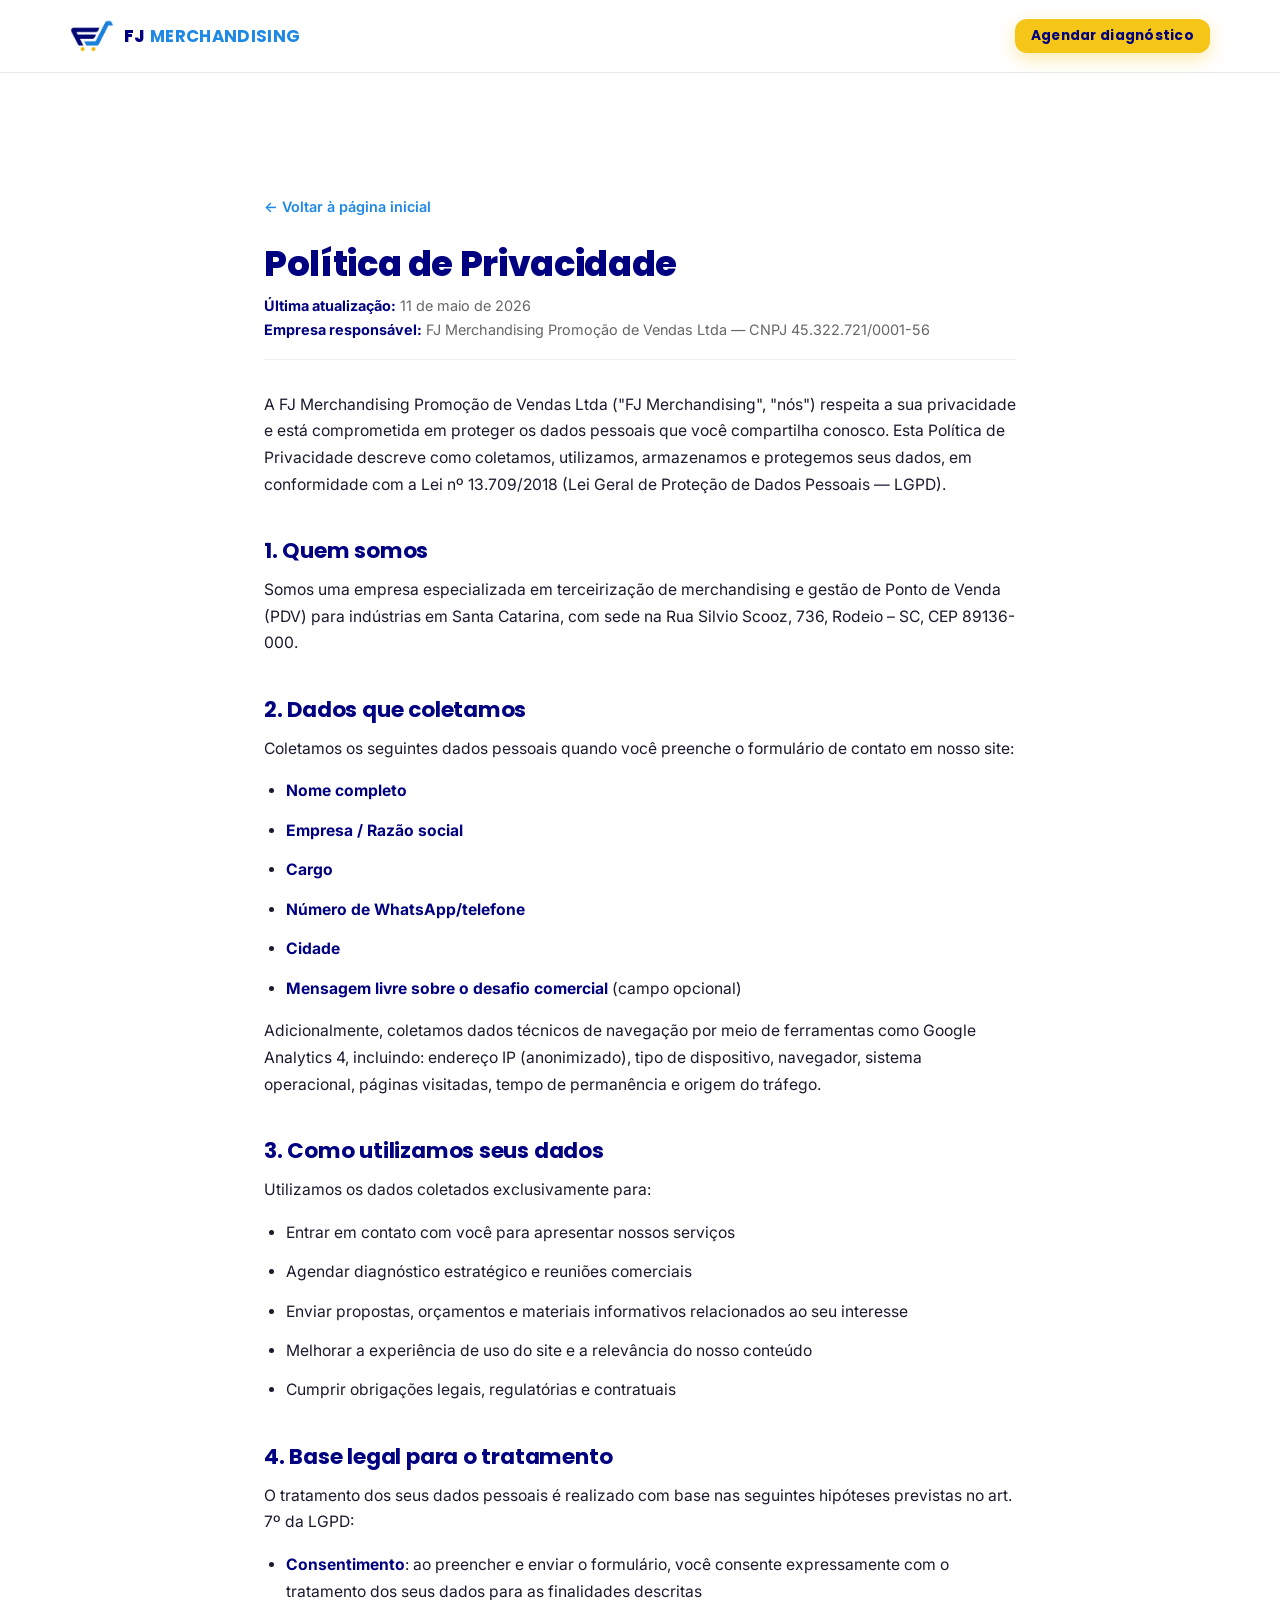
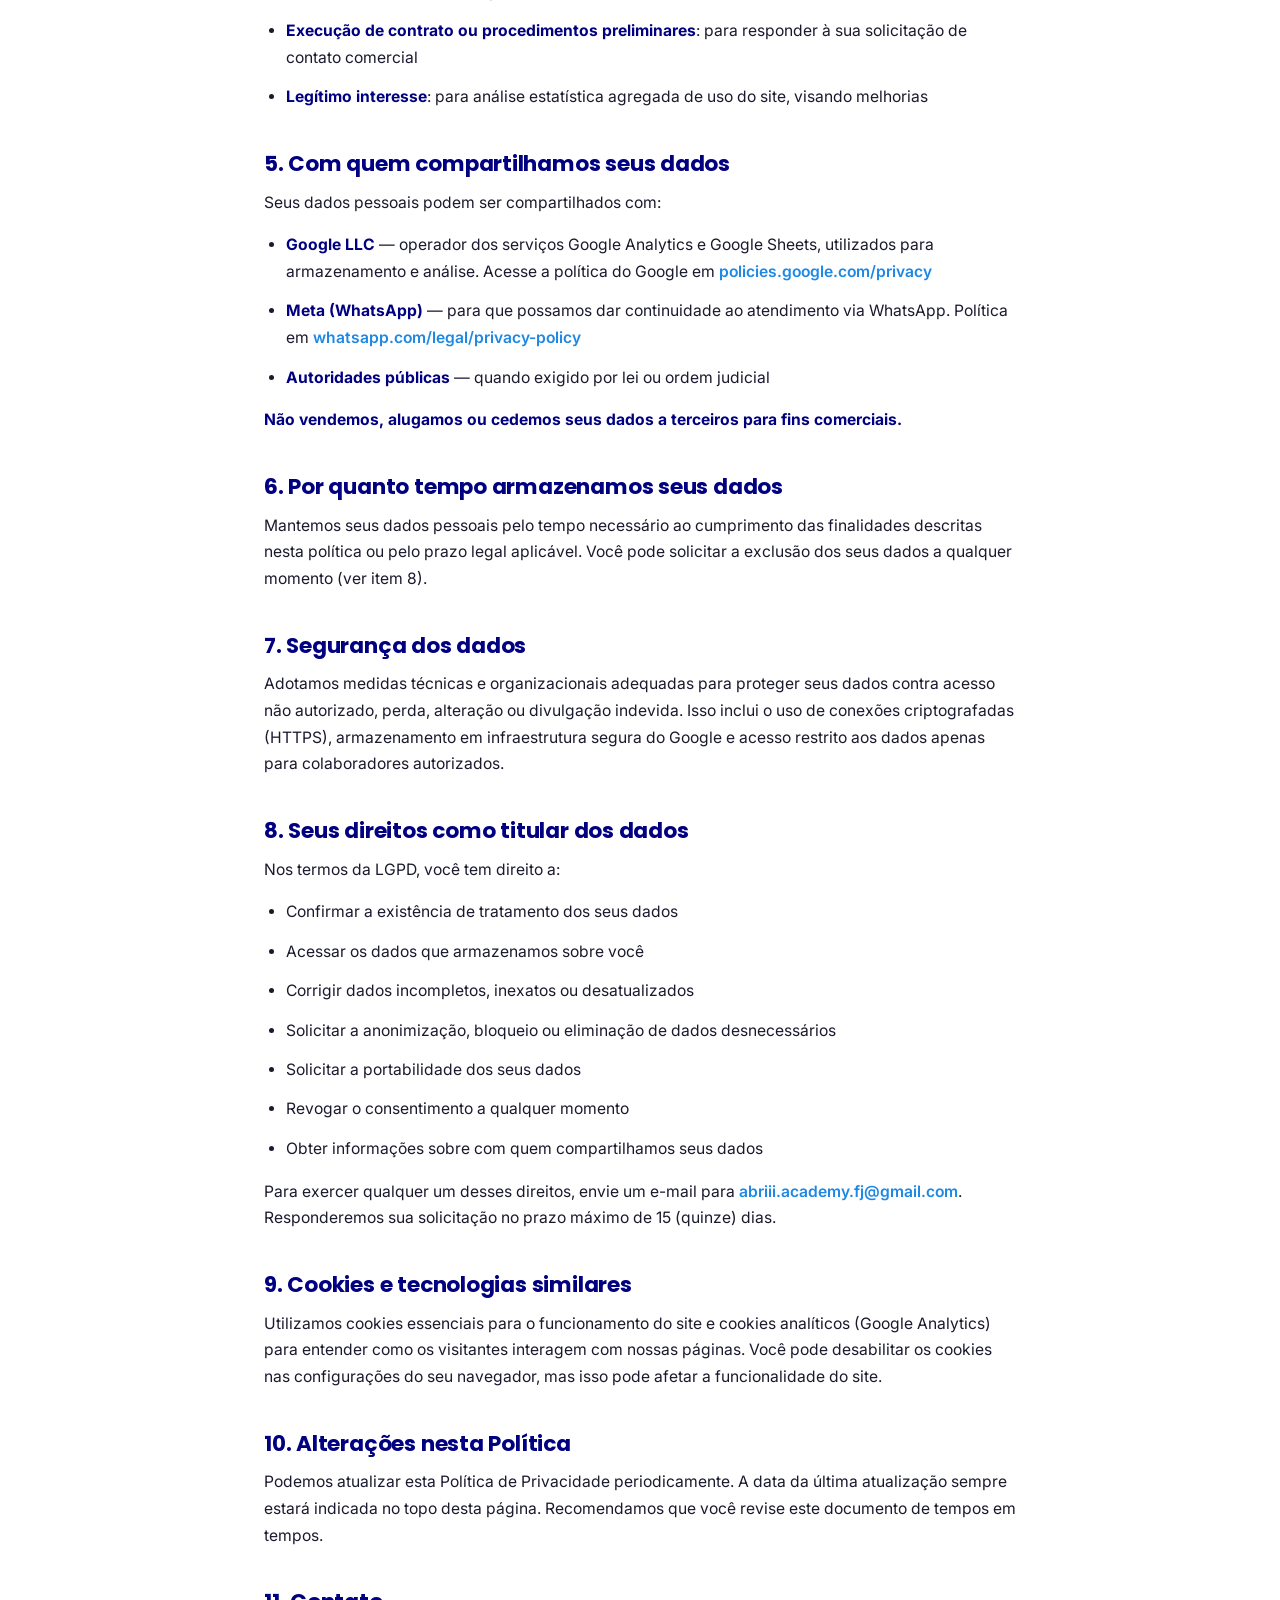
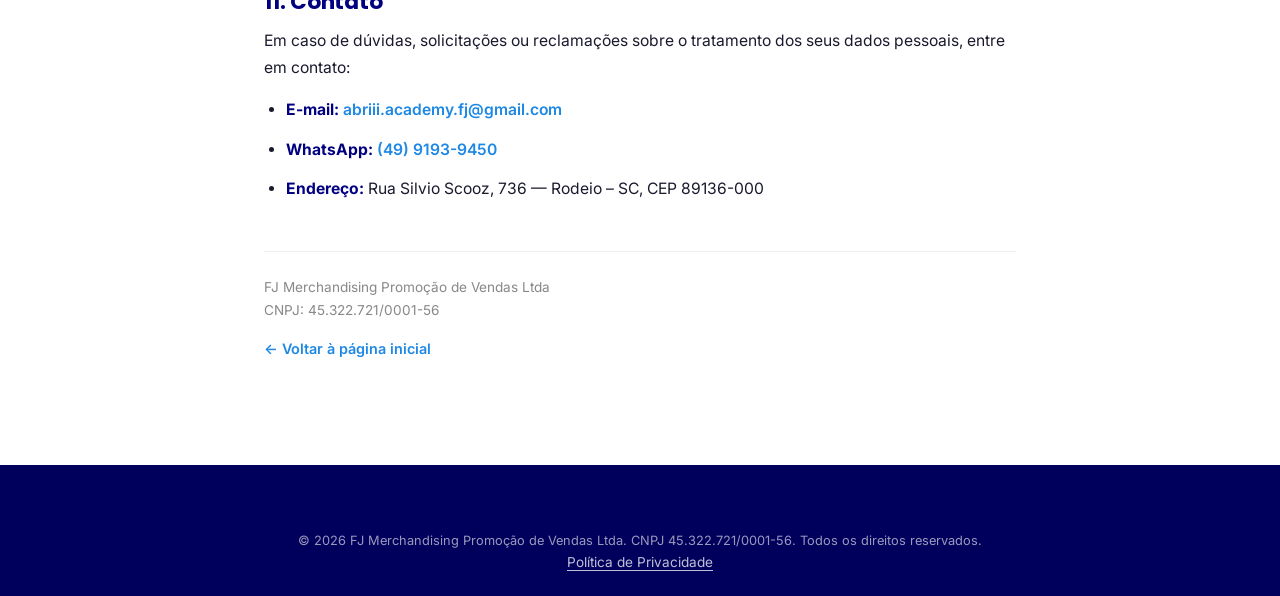
==== privacidade.html @ bd48798a "Política de Privacidade, otimizações e WhatsApp" ====
<!DOCTYPE html>
<html lang="pt-BR">
<head>
  <meta charset="UTF-8" />
  <meta name="viewport" content="width=device-width, initial-scale=1.0" />
  <meta name="theme-color" content="#000080" />

  <title>Política de Privacidade | FJ Merchandising</title>
  <meta name="description" content="Política de privacidade e tratamento de dados da FJ Merchandising Promoção de Vendas Ltda em conformidade com a Lei Geral de Proteção de Dados (LGPD)." />
  <meta name="robots" content="noindex, follow" />

  <!-- Favicons -->
  <link rel="icon" type="image/png" sizes="32x32" href="assets/favicon-32.png" />
  <link rel="apple-touch-icon" sizes="180x180" href="assets/apple-touch-icon.png" />

  <!-- Fonts -->
  <link rel="preconnect" href="https://fonts.googleapis.com" />
  <link rel="preconnect" href="https://fonts.gstatic.com" crossorigin />
  <link href="https://fonts.googleapis.com/css2?family=Inter:wght@400;500;600&family=Poppins:wght@400;600;700;800&display=swap" rel="stylesheet" />

  <link rel="stylesheet" href="css/style.css" />

  <style>
    /* Estilos específicos da página de privacidade */
    .legal-wrapper {
      max-width: 800px;
      margin: 0 auto;
      padding: 120px 24px 80px;
      font-family: 'Inter', system-ui, sans-serif;
      color: #1a1a2e;
      line-height: 1.7;
    }
    .legal-wrapper h1 {
      font-family: 'Poppins', sans-serif;
      font-size: 2.2rem;
      color: #000080;
      margin-bottom: 0.5rem;
    }
    .legal-wrapper .legal-meta {
      font-size: 0.9rem;
      color: #666;
      margin-bottom: 2rem;
      padding-bottom: 1rem;
      border-bottom: 1px solid #eee;
    }
    .legal-wrapper h2 {
      font-family: 'Poppins', sans-serif;
      font-size: 1.35rem;
      color: #000080;
      margin-top: 2.5rem;
      margin-bottom: 0.8rem;
    }
    .legal-wrapper p,
    .legal-wrapper li {
      font-size: 0.98rem;
      margin-bottom: 0.8rem;
    }
    .legal-wrapper ul {
      padding-left: 1.4rem;
      margin-bottom: 1rem;
    }
    .legal-wrapper a {
      color: #1E88E5;
      font-weight: 600;
    }
    .legal-wrapper .back-link {
      display: inline-block;
      margin-bottom: 1.5rem;
      font-size: 0.9rem;
      color: #1E88E5;
      text-decoration: none;
      font-weight: 600;
    }
    .legal-wrapper .back-link:hover { text-decoration: underline; }
    .legal-wrapper strong { color: #000080; }
  </style>
</head>
<body>

  <!-- Header simplificado -->
  <header class="site-header">
    <div class="container header-inner">
      <a href="index.html" class="logo" aria-label="FJ Merchandising - voltar à página inicial">
        <img src="assets/logo-cropped.png" alt="FJ Merchandising" class="logo-img" />
        <span class="logo-text">FJ <strong>MERCHANDISING</strong></span>
      </a>
      <a href="index.html#hero-form" class="btn btn-sm btn-yellow header-cta">Agendar diagnóstico</a>
    </div>
  </header>

  <main class="legal-wrapper">
    <a href="index.html" class="back-link">&larr; Voltar à página inicial</a>

    <h1>Política de Privacidade</h1>
    <p class="legal-meta">
      <strong>Última atualização:</strong> 11 de maio de 2026<br />
      <strong>Empresa responsável:</strong> FJ Merchandising Promoção de Vendas Ltda — CNPJ 45.322.721/0001-56
    </p>

    <p>
      A FJ Merchandising Promoção de Vendas Ltda ("FJ Merchandising", "nós") respeita a sua
      privacidade e está comprometida em proteger os dados pessoais que você compartilha
      conosco. Esta Política de Privacidade descreve como coletamos, utilizamos, armazenamos
      e protegemos seus dados, em conformidade com a Lei nº 13.709/2018 (Lei Geral de
      Proteção de Dados Pessoais — LGPD).
    </p>

    <h2>1. Quem somos</h2>
    <p>
      Somos uma empresa especializada em terceirização de merchandising e gestão de Ponto de
      Venda (PDV) para indústrias em Santa Catarina, com sede na Rua Silvio Scooz, 736,
      Rodeio – SC, CEP 89136-000.
    </p>

    <h2>2. Dados que coletamos</h2>
    <p>Coletamos os seguintes dados pessoais quando você preenche o formulário de contato em nosso site:</p>
    <ul>
      <li><strong>Nome completo</strong></li>
      <li><strong>Empresa / Razão social</strong></li>
      <li><strong>Cargo</strong></li>
      <li><strong>Número de WhatsApp/telefone</strong></li>
      <li><strong>Cidade</strong></li>
      <li><strong>Mensagem livre sobre o desafio comercial</strong> (campo opcional)</li>
    </ul>
    <p>
      Adicionalmente, coletamos dados técnicos de navegação por meio de ferramentas como
      Google Analytics 4, incluindo: endereço IP (anonimizado), tipo de dispositivo,
      navegador, sistema operacional, páginas visitadas, tempo de permanência e origem do
      tráfego.
    </p>

    <h2>3. Como utilizamos seus dados</h2>
    <p>Utilizamos os dados coletados exclusivamente para:</p>
    <ul>
      <li>Entrar em contato com você para apresentar nossos serviços</li>
      <li>Agendar diagnóstico estratégico e reuniões comerciais</li>
      <li>Enviar propostas, orçamentos e materiais informativos relacionados ao seu interesse</li>
      <li>Melhorar a experiência de uso do site e a relevância do nosso conteúdo</li>
      <li>Cumprir obrigações legais, regulatórias e contratuais</li>
    </ul>

    <h2>4. Base legal para o tratamento</h2>
    <p>
      O tratamento dos seus dados pessoais é realizado com base nas seguintes hipóteses
      previstas no art. 7º da LGPD:
    </p>
    <ul>
      <li><strong>Consentimento</strong>: ao preencher e enviar o formulário, você consente expressamente com o tratamento dos seus dados para as finalidades descritas</li>
      <li><strong>Execução de contrato ou procedimentos preliminares</strong>: para responder à sua solicitação de contato comercial</li>
      <li><strong>Legítimo interesse</strong>: para análise estatística agregada de uso do site, visando melhorias</li>
    </ul>

    <h2>5. Com quem compartilhamos seus dados</h2>
    <p>Seus dados pessoais podem ser compartilhados com:</p>
    <ul>
      <li><strong>Google LLC</strong> — operador dos serviços Google Analytics e Google Sheets, utilizados para armazenamento e análise. Acesse a política do Google em <a href="https://policies.google.com/privacy" target="_blank" rel="noopener">policies.google.com/privacy</a></li>
      <li><strong>Meta (WhatsApp)</strong> — para que possamos dar continuidade ao atendimento via WhatsApp. Política em <a href="https://www.whatsapp.com/legal/privacy-policy" target="_blank" rel="noopener">whatsapp.com/legal/privacy-policy</a></li>
      <li><strong>Autoridades públicas</strong> — quando exigido por lei ou ordem judicial</li>
    </ul>
    <p>
      <strong>Não vendemos, alugamos ou cedemos seus dados a terceiros para fins comerciais.</strong>
    </p>

    <h2>6. Por quanto tempo armazenamos seus dados</h2>
    <p>
      Mantemos seus dados pessoais pelo tempo necessário ao cumprimento das finalidades
      descritas nesta política ou pelo prazo legal aplicável. Você pode solicitar a exclusão
      dos seus dados a qualquer momento (ver item 8).
    </p>

    <h2>7. Segurança dos dados</h2>
    <p>
      Adotamos medidas técnicas e organizacionais adequadas para proteger seus dados contra
      acesso não autorizado, perda, alteração ou divulgação indevida. Isso inclui o uso de
      conexões criptografadas (HTTPS), armazenamento em infraestrutura segura do Google e
      acesso restrito aos dados apenas para colaboradores autorizados.
    </p>

    <h2>8. Seus direitos como titular dos dados</h2>
    <p>Nos termos da LGPD, você tem direito a:</p>
    <ul>
      <li>Confirmar a existência de tratamento dos seus dados</li>
      <li>Acessar os dados que armazenamos sobre você</li>
      <li>Corrigir dados incompletos, inexatos ou desatualizados</li>
      <li>Solicitar a anonimização, bloqueio ou eliminação de dados desnecessários</li>
      <li>Solicitar a portabilidade dos seus dados</li>
      <li>Revogar o consentimento a qualquer momento</li>
      <li>Obter informações sobre com quem compartilhamos seus dados</li>
    </ul>
    <p>
      Para exercer qualquer um desses direitos, envie um e-mail para
      <a href="mailto:abriii.academy.fj@gmail.com">abriii.academy.fj@gmail.com</a>.
      Responderemos sua solicitação no prazo máximo de 15 (quinze) dias.
    </p>

    <h2>9. Cookies e tecnologias similares</h2>
    <p>
      Utilizamos cookies essenciais para o funcionamento do site e cookies analíticos
      (Google Analytics) para entender como os visitantes interagem com nossas páginas.
      Você pode desabilitar os cookies nas configurações do seu navegador, mas isso pode
      afetar a funcionalidade do site.
    </p>

    <h2>10. Alterações nesta Política</h2>
    <p>
      Podemos atualizar esta Política de Privacidade periodicamente. A data da última
      atualização sempre estará indicada no topo desta página. Recomendamos que você
      revise este documento de tempos em tempos.
    </p>

    <h2>11. Contato</h2>
    <p>
      Em caso de dúvidas, solicitações ou reclamações sobre o tratamento dos seus dados
      pessoais, entre em contato:
    </p>
    <ul>
      <li><strong>E-mail:</strong> <a href="mailto:abriii.academy.fj@gmail.com">abriii.academy.fj@gmail.com</a></li>
      <li><strong>WhatsApp:</strong> <a href="https://wa.me/554991939450" target="_blank" rel="noopener">(49) 9193-9450</a></li>
      <li><strong>Endereço:</strong> Rua Silvio Scooz, 736 — Rodeio – SC, CEP 89136-000</li>
    </ul>

    <p style="margin-top: 3rem; padding-top: 1.5rem; border-top: 1px solid #eee; font-size: 0.85rem; color: #888;">
      FJ Merchandising Promoção de Vendas Ltda<br />
      CNPJ: 45.322.721/0001-56
    </p>

    <a href="index.html" class="back-link">&larr; Voltar à página inicial</a>
  </main>

  <!-- Footer simplificado -->
  <footer class="site-footer">
    <div class="container">
      <div class="footer-bottom">
        <p>© 2026 FJ Merchandising Promoção de Vendas Ltda. CNPJ 45.322.721/0001-56. Todos os direitos reservados.</p>
        <p class="footer-links">
          <a href="privacidade.html">Política de Privacidade</a>
        </p>
      </div>
    </div>
  </footer>

</body>
</html>
---- css/style.css ----
/* ===========================================================
   FJ MERCHANDISING — Landing Page
   Mobile-first, organizada em blocos por seção
   =========================================================== */

/* -----------------------------------------------------------
   1. VARIÁVEIS, RESET, BASE
   ----------------------------------------------------------- */
:root {
  /* Paleta da marca */
  --navy: #000080;
  --navy-deep: #00005c;
  --royal: #1E88E5;
  --yellow: #F5C518;
  --yellow-dark: #d9ac0c;
  --orange: #F08C1E;
  --brown: #4A2106;

  /* Neutros */
  --white: #ffffff;
  --gray-50: #F4F4F4;
  --gray-100: #e9e9ee;
  --gray-300: #c5c5cc;
  --gray-500: #8a8a93;
  --gray-800: #2A2A2A;
  --black: #0d0d0f;

  /* Tipografia */
  --ff-display: 'Poppins', system-ui, -apple-system, sans-serif;
  --ff-body: 'Inter', system-ui, -apple-system, sans-serif;

  /* Espaçamentos / raios */
  --radius-sm: 8px;
  --radius-md: 12px;
  --radius-lg: 16px;

  /* Sombras */
  --shadow-sm: 0 1px 2px rgba(0,0,0,0.06), 0 1px 3px rgba(0,0,0,0.08);
  --shadow-md: 0 4px 12px rgba(0,0,0,0.08), 0 2px 4px rgba(0,0,0,0.04);
  --shadow-lg: 0 16px 40px rgba(0,0,0,0.12), 0 6px 16px rgba(0,0,0,0.08);

  /* Container */
  --container-max: 1180px;
  --section-pad-y: 64px;
}

*, *::before, *::after { box-sizing: border-box; }

html {
  scroll-behavior: smooth;
  -webkit-text-size-adjust: 100%;
}

body {
  margin: 0;
  font-family: var(--ff-body);
  font-size: 16px;
  line-height: 1.6;
  color: var(--gray-800);
  background: var(--white);
  -webkit-font-smoothing: antialiased;
  -moz-osx-font-smoothing: grayscale;
}

h1, h2, h3, h4 {
  font-family: var(--ff-display);
  color: var(--navy);
  line-height: 1.2;
  margin: 0 0 .6em;
  letter-spacing: -0.01em;
}

h1 { font-size: 2rem;   font-weight: 800; }
h2 { font-size: 1.6rem; font-weight: 700; }
h3 { font-size: 1.15rem; font-weight: 700; }
h4 { font-size: 1rem;    font-weight: 600; }

p { margin: 0 0 1em; }

a {
  color: var(--royal);
  text-decoration: none;
  transition: color .2s ease;
}
a:hover { color: var(--navy); }

img { max-width: 100%; display: block; }

button { font-family: inherit; cursor: pointer; }

.container {
  width: 100%;
  max-width: var(--container-max);
  margin: 0 auto;
  padding: 0 20px;
}

/* Utilities */
.nowrap { white-space: nowrap; }

/* -----------------------------------------------------------
   2. BOTÕES UTILITÁRIOS
   ----------------------------------------------------------- */
.btn {
  display: inline-flex;
  align-items: center;
  justify-content: center;
  gap: 8px;
  padding: 14px 22px;
  border: 0;
  border-radius: var(--radius-md);
  font-family: var(--ff-display);
  font-weight: 700;
  font-size: .95rem;
  letter-spacing: .02em;
  text-decoration: none;
  cursor: pointer;
  transition: transform .15s ease, box-shadow .2s ease, background .2s ease;
  line-height: 1.1;
}

.btn:hover { transform: translateY(-2px); }
.btn:active { transform: translateY(0); }

.btn-yellow {
  background: var(--yellow);
  color: var(--navy);
  box-shadow: 0 6px 18px rgba(245, 197, 24, 0.35);
}
.btn-yellow:hover {
  background: var(--yellow-dark);
  color: var(--navy);
  box-shadow: 0 10px 24px rgba(245, 197, 24, 0.45);
}

.btn-sm { padding: 10px 16px; font-size: .85rem; }
.btn-lg { padding: 18px 30px; font-size: 1.05rem; }
.btn-block { width: 100%; }

/* -----------------------------------------------------------
   3. HEADER
   ----------------------------------------------------------- */
.site-header {
  position: sticky;
  top: 0;
  z-index: 50;
  background: rgba(255,255,255,0.92);
  backdrop-filter: saturate(180%) blur(10px);
  -webkit-backdrop-filter: saturate(180%) blur(10px);
  border-bottom: 1px solid var(--gray-100);
}

.header-inner {
  display: flex;
  align-items: center;
  justify-content: space-between;
  height: 72px;
}

.logo {
  display: inline-flex;
  align-items: center;
  gap: 10px;
  font-family: var(--ff-display);
  font-weight: 800;
  font-size: 1.05rem;
  letter-spacing: .02em;
  color: var(--navy);
  text-decoration: none;
}
.logo .logo-img {
  width: 44px;
  height: 44px;
  object-fit: contain;
  flex-shrink: 0;
}
.logo .logo-text { line-height: 1; color: var(--navy); }
.logo .logo-text strong { color: var(--royal); font-weight: 700; margin-left: 2px; }

/* Versão clara (footer) — logo dentro de quadrado branco */
.logo--light {
  color: var(--white);
}
.logo--light .logo-img {
  background: var(--white);
  border-radius: var(--radius-sm);
  padding: 4px;
  width: 44px;
  height: 44px;
}
.logo--light .logo-text { color: var(--white); }
.logo--light .logo-text strong { color: var(--yellow); }

.header-cta { display: none; }

/* -----------------------------------------------------------
   4. HERO
   ----------------------------------------------------------- */
.hero {
  position: relative;
  background: var(--navy);
  color: var(--white);
  padding: 56px 0 64px;
  overflow: hidden;
}

/* Textura sutil em pattern */
.hero::before {
  content: "";
  position: absolute;
  inset: 0;
  background-image:
    radial-gradient(circle at 20% 10%, rgba(30, 136, 229, 0.25) 0%, transparent 40%),
    radial-gradient(circle at 90% 80%, rgba(245, 197, 24, 0.12) 0%, transparent 35%);
  pointer-events: none;
  z-index: 0;
}
.hero::after {
  content: "";
  position: absolute;
  inset: 0;
  background-image: linear-gradient(rgba(255,255,255,0.025) 1px, transparent 1px),
                    linear-gradient(90deg, rgba(255,255,255,0.025) 1px, transparent 1px);
  background-size: 36px 36px;
  pointer-events: none;
  z-index: 0;
}

.hero-grid {
  position: relative;
  z-index: 1;
  display: grid;
  grid-template-columns: 1fr;
  gap: 40px;
}

.hero-text .tag {
  display: inline-block;
  font-family: var(--ff-display);
  font-weight: 700;
  font-size: .72rem;
  letter-spacing: .12em;
  color: var(--yellow);
  background: rgba(245, 197, 24, 0.1);
  border: 1px solid rgba(245, 197, 24, 0.35);
  padding: 6px 12px;
  border-radius: 999px;
  margin-bottom: 18px;
}

.hero h1 {
  color: var(--white);
  font-size: 2.1rem;
  font-weight: 800;
  margin-bottom: 18px;
}

.hero .lead {
  font-size: 1.05rem;
  color: rgba(255,255,255,0.86);
  max-width: 540px;
  margin-bottom: 28px;
}

.hero-bullets {
  list-style: none;
  padding: 0;
  margin: 0;
  display: grid;
  gap: 12px;
}
.hero-bullets li {
  display: flex;
  align-items: flex-start;
  gap: 10px;
  color: rgba(255,255,255,0.92);
  font-weight: 500;
}
.hero-bullets .ico {
  width: 20px; height: 20px;
  color: var(--yellow);
  flex-shrink: 0;
  margin-top: 2px;
}

/* Card do formulário */
.hero-form-wrap { width: 100%; }

.form-card {
  background: var(--white);
  color: var(--gray-800);
  border-radius: var(--radius-lg);
  padding: 28px 24px;
  box-shadow: var(--shadow-lg);
  border: 1px solid rgba(255,255,255,0.1);
}

.form-title { font-size: 1.35rem; margin-bottom: 6px; }
.form-sub {
  color: var(--gray-500);
  font-size: .92rem;
  margin-bottom: 20px;
}

.filter-fieldset {
  border: 0;
  padding: 0;
  margin: 0 0 20px;
}
.filter-fieldset legend {
  font-family: var(--ff-display);
  font-weight: 600;
  color: var(--navy);
  margin-bottom: 10px;
  padding: 0;
  font-size: .95rem;
}

.radio-option {
  display: flex;
  align-items: flex-start;
  gap: 10px;
  padding: 12px 14px;
  border: 1.5px solid var(--gray-100);
  border-radius: var(--radius-sm);
  margin-bottom: 8px;
  cursor: pointer;
  transition: border-color .15s ease, background .15s ease;
  font-size: .92rem;
}
.radio-option:hover { border-color: var(--royal); }
.radio-option input { margin-top: 3px; accent-color: var(--navy); }
.radio-option input:checked ~ span { color: var(--navy); font-weight: 600; }
.radio-option:has(input:checked) {
  border-color: var(--navy);
  background: rgba(0,0,128,0.04);
}

.field {
  margin-bottom: 14px;
}
.field label {
  display: block;
  font-family: var(--ff-display);
  font-weight: 600;
  font-size: .85rem;
  color: var(--navy);
  margin-bottom: 6px;
}
.field label .optional {
  font-weight: 400;
  color: var(--gray-500);
}

.field input,
.field textarea {
  width: 100%;
  padding: 11px 13px;
  border: 1.5px solid var(--gray-100);
  border-radius: var(--radius-sm);
  font-family: var(--ff-body);
  font-size: .95rem;
  color: var(--gray-800);
  background: var(--white);
  transition: border-color .15s ease, box-shadow .15s ease;
}
.field input:focus,
.field textarea:focus {
  outline: 0;
  border-color: var(--royal);
  box-shadow: 0 0 0 3px rgba(30, 136, 229, 0.18);
}
.field textarea { resize: vertical; min-height: 70px; }

.field input.invalid,
.field textarea.invalid {
  border-color: #d33;
  background: #fff5f5;
}

.char-count {
  display: block;
  text-align: right;
  color: var(--gray-500);
  font-size: .75rem;
  margin-top: 3px;
}

.form-foot {
  margin: 12px 0 0;
  font-size: .78rem;
  color: var(--gray-500);
  text-align: center;
}

.candidato-msg {
  background: rgba(30, 136, 229, 0.08);
  border-left: 4px solid var(--royal);
  padding: 18px;
  border-radius: var(--radius-sm);
  margin-top: 6px;
}
.candidato-msg p { margin: 0 0 14px; color: var(--gray-800); }

/* -----------------------------------------------------------
   5. AUTHORITY (números)
   ----------------------------------------------------------- */
.authority {
  background: var(--white);
  padding: var(--section-pad-y) 0;
}
.numbers-grid {
  display: grid;
  grid-template-columns: repeat(2, 1fr);
  gap: 32px 16px;
  text-align: center;
}
.num-item { padding: 12px 8px; }
.num {
  font-family: var(--ff-display);
  font-weight: 800;
  font-size: 3rem;
  color: var(--yellow);
  line-height: 1;
  margin-bottom: 8px;
  letter-spacing: -.02em;
  /* leve sombra para dar peso visual */
  text-shadow: 0 2px 0 rgba(0,0,0,0.02);
}
.num-item p {
  color: var(--gray-800);
  font-weight: 500;
  font-size: .9rem;
  margin: 0;
}

/* -----------------------------------------------------------
   6. PROBLEMA
   ----------------------------------------------------------- */
.problem {
  background: var(--gray-50);
  padding: var(--section-pad-y) 0;
}
.section-head {
  text-align: center;
  max-width: 720px;
  margin: 0 auto 40px;
}
.section-head h2 { font-size: 1.8rem; }
.section-head p { color: var(--gray-800); opacity: .82; font-size: 1rem; }
.section-head--light h2,
.section-head--light p { color: var(--white); }
.section-head .hl { color: var(--yellow); }

.cards-3 {
  display: grid;
  grid-template-columns: 1fr;
  gap: 18px;
}
.card {
  background: var(--white);
  border-radius: var(--radius-md);
  padding: 26px 22px;
  box-shadow: var(--shadow-md);
  border: 1px solid var(--gray-100);
  transition: transform .2s ease, box-shadow .25s ease;
}
.card:hover {
  transform: translateY(-4px);
  box-shadow: var(--shadow-lg);
}
.card-ico {
  width: 48px;
  height: 48px;
  border-radius: var(--radius-sm);
  background: rgba(30, 136, 229, 0.1);
  color: var(--royal);
  display: inline-flex;
  align-items: center;
  justify-content: center;
  margin-bottom: 16px;
}
.card-ico svg { width: 24px; height: 24px; }
.card h3 { font-size: 1.1rem; margin-bottom: 8px; }
.card p { color: var(--gray-800); opacity: .85; margin: 0; font-size: .95rem; }

/* -----------------------------------------------------------
   7. MÉTODO FJ
   ----------------------------------------------------------- */
.method {
  background: var(--navy);
  color: var(--white);
  padding: var(--section-pad-y) 0;
  position: relative;
  overflow: hidden;
}
.method::before {
  content: "";
  position: absolute;
  inset: 0;
  background-image: linear-gradient(rgba(255,255,255,0.025) 1px, transparent 1px),
                    linear-gradient(90deg, rgba(255,255,255,0.025) 1px, transparent 1px);
  background-size: 36px 36px;
  pointer-events: none;
}
.method > .container { position: relative; z-index: 1; }

.steps {
  list-style: none;
  padding: 0;
  margin: 0;
  display: grid;
  grid-template-columns: 1fr;
  gap: 18px;
}
.step {
  background: rgba(255,255,255,0.04);
  border: 1px solid rgba(255,255,255,0.08);
  border-radius: var(--radius-md);
  padding: 24px;
  position: relative;
  transition: border-color .25s ease, background .25s ease;
}
.step:hover {
  border-color: rgba(245,197,24,0.5);
  background: rgba(255,255,255,0.06);
}
.step-num {
  font-family: var(--ff-display);
  font-weight: 800;
  font-size: 1.4rem;
  color: var(--yellow);
  letter-spacing: .04em;
  display: inline-block;
  margin-bottom: 8px;
}
.step h3 {
  color: var(--white);
  font-size: 1.15rem;
  margin-bottom: 8px;
}
.step p {
  color: rgba(255,255,255,0.78);
  margin: 0;
  font-size: .95rem;
}

/* -----------------------------------------------------------
   8. SC IMPORTA
   ----------------------------------------------------------- */
.sc-matters {
  background: var(--white);
  padding: var(--section-pad-y) 0;
}
.sc-grid {
  display: grid;
  grid-template-columns: 1fr;
  gap: 32px;
  align-items: center;
}
.sc-text h2 { font-size: 1.7rem; }
.sc-text p { font-size: 1rem; color: var(--gray-800); opacity: .9; }

.cities {
  display: flex;
  flex-wrap: wrap;
  gap: 8px;
  margin-top: 22px;
}
.cities span {
  background: var(--gray-50);
  color: var(--navy);
  padding: 7px 12px;
  border-radius: 999px;
  font-size: .82rem;
  font-weight: 600;
  font-family: var(--ff-display);
  border: 1px solid var(--gray-100);
}
.cities .cities-extra {
  background: var(--navy);
  color: var(--yellow);
  border-color: var(--navy);
}

.sc-image {
  border-radius: var(--radius-lg);
  overflow: hidden;
  box-shadow: var(--shadow-md);
  position: relative;
  aspect-ratio: 4 / 5;
  background: var(--gray-50);
}
.sc-image img {
  width: 100%;
  height: 100%;
  object-fit: cover;
  display: block;
}
/* Detalhe gráfico: cantinho amarelo */
.sc-image::after {
  content: "";
  position: absolute;
  top: 16px; left: 16px;
  width: 56px; height: 56px;
  border-top: 4px solid var(--yellow);
  border-left: 4px solid var(--yellow);
  border-top-left-radius: var(--radius-sm);
}

/* -----------------------------------------------------------
   9. VALORES
   ----------------------------------------------------------- */
.values {
  background: var(--gray-50);
  padding: var(--section-pad-y) 0;
}
.values-grid {
  display: grid;
  grid-template-columns: 1fr;
  gap: 16px;
}
.value-item {
  background: var(--white);
  padding: 22px;
  border-radius: var(--radius-md);
  border-left: 4px solid var(--yellow);
  box-shadow: var(--shadow-sm);
  transition: transform .2s ease, box-shadow .2s ease;
}
.value-item:hover {
  transform: translateY(-3px);
  box-shadow: var(--shadow-md);
}
.value-item h3 {
  font-size: 1rem;
  margin-bottom: 6px;
  text-transform: uppercase;
  letter-spacing: .04em;
  color: var(--navy);
}
.value-item p {
  margin: 0;
  font-size: .92rem;
  color: var(--gray-800);
  opacity: .85;
}

/* -----------------------------------------------------------
   10. CTA FINAL
   ----------------------------------------------------------- */
.cta-final {
  background: var(--navy);
  color: var(--white);
  padding: 80px 0;
  position: relative;
  overflow: hidden;
}
.cta-final::before {
  content: "";
  position: absolute;
  width: 320px; height: 320px;
  background: var(--yellow);
  border-radius: 50%;
  opacity: 0.12;
  top: -120px; right: -120px;
  filter: blur(8px);
}
.cta-final::after {
  content: "";
  position: absolute;
  width: 220px; height: 220px;
  background: var(--royal);
  border-radius: 50%;
  opacity: 0.18;
  bottom: -100px; left: -80px;
  filter: blur(6px);
}
.cta-inner {
  position: relative;
  z-index: 1;
  text-align: center;
  max-width: 760px;
}
.cta-inner h2 {
  color: var(--white);
  font-size: 1.9rem;
  margin-bottom: 14px;
}
.cta-inner p {
  color: rgba(255,255,255,0.88);
  font-size: 1.05rem;
  margin-bottom: 28px;
}
.cta-dot { display: none; }

/* -----------------------------------------------------------
   11. FOOTER
   ----------------------------------------------------------- */
.site-footer {
  background: var(--navy-deep);
  color: rgba(255,255,255,0.78);
  padding: 48px 0 22px;
  font-size: .9rem;
}
.footer-top {
  display: grid;
  grid-template-columns: 1fr;
  gap: 28px;
  padding-bottom: 28px;
  border-bottom: 1px solid rgba(255,255,255,0.08);
}
.footer-brand .logo { font-size: 1.2rem; }
.tagline {
  margin: 6px 0 0;
  color: var(--yellow);
  font-size: .8rem;
  font-weight: 600;
  font-family: var(--ff-display);
  letter-spacing: .04em;
  text-transform: uppercase;
}
.footer-col h4 {
  color: var(--white);
  font-size: .85rem;
  text-transform: uppercase;
  letter-spacing: .08em;
  margin-bottom: 10px;
  font-weight: 700;
}
.footer-col p {
  margin: 0 0 6px;
  display: flex;
  align-items: center;
  gap: 8px;
}
.footer-col a { color: rgba(255,255,255,0.88); }
.footer-col a:hover { color: var(--yellow); }
.ico-inline { width: 16px; height: 16px; }

.socials {
  display: flex;
  gap: 10px;
}
.socials a {
  display: inline-flex;
  align-items: center;
  justify-content: center;
  width: 38px; height: 38px;
  border-radius: 50%;
  background: rgba(255,255,255,0.08);
  color: var(--white);
  transition: background .2s ease, color .2s ease;
}
.socials a:hover { background: var(--yellow); color: var(--navy); }
.socials svg { width: 18px; height: 18px; }

.footer-bottom {
  padding-top: 18px;
  text-align: center;
  font-size: .8rem;
  color: rgba(255,255,255,0.6);
}
.footer-bottom p { margin: 0; }

/* -----------------------------------------------------------
   12. ANIMAÇÕES SUTIS (fade-in on scroll)
   ----------------------------------------------------------- */
.reveal {
  opacity: 0;
  transform: translateY(18px);
  transition: opacity .6s ease, transform .6s ease;
}
.reveal.is-visible {
  opacity: 1;
  transform: translateY(0);
}

@media (prefers-reduced-motion: reduce) {
  *, *::before, *::after {
    animation-duration: 0.001ms !important;
    transition-duration: 0.001ms !important;
    scroll-behavior: auto !important;
  }
  .reveal { opacity: 1; transform: none; }
}

/* -----------------------------------------------------------
   13. RESPONSIVO — TABLET (768px+)
   ----------------------------------------------------------- */
@media (min-width: 768px) {
  :root { --section-pad-y: 80px; }

  h1 { font-size: 2.6rem; }
  h2 { font-size: 2rem; }

  .header-cta { display: inline-flex; }

  .hero { padding: 80px 0; }
  .hero h1 { font-size: 2.8rem; }
  .hero .lead { font-size: 1.12rem; }

  .form-card { padding: 32px; }
  .form-title { font-size: 1.5rem; }

  .numbers-grid {
    grid-template-columns: repeat(4, 1fr);
    gap: 24px;
  }
  .num { font-size: 3.6rem; }

  .cards-3 {
    grid-template-columns: repeat(3, 1fr);
    gap: 22px;
  }

  .steps {
    grid-template-columns: repeat(2, 1fr);
    gap: 20px;
  }

  .values-grid {
    grid-template-columns: repeat(3, 1fr);
    gap: 18px;
  }

  .section-head h2 { font-size: 2rem; }
  .sc-text h2     { font-size: 2rem; }
  .cta-inner h2   { font-size: 2.2rem; }

  .footer-top {
    grid-template-columns: 1.4fr 1fr 1fr 1fr;
    gap: 32px;
  }
}

/* -----------------------------------------------------------
   14. RESPONSIVO — DESKTOP (1024px+)
   ----------------------------------------------------------- */
@media (min-width: 1024px) {
  :root { --section-pad-y: 96px; }

  .hero { padding: 96px 0 100px; }

  .hero-grid {
    grid-template-columns: 1.05fr 1fr;
    gap: 60px;
    align-items: center;
  }
  .hero h1 { font-size: 3.2rem; }

  .steps {
    grid-template-columns: repeat(4, 1fr);
    gap: 20px;
  }

  .sc-grid {
    grid-template-columns: 1.1fr 1fr;
    gap: 60px;
  }

  .sc-image { min-height: 360px; }

  .section-head h2 { font-size: 2.4rem; }
  .cta-inner h2   { font-size: 2.6rem; }
}

/* ===========================================================
   BOTÃO FLUTUANTE DE WHATSAPP
   Aparece sempre no canto inferior, fixo. Mobile-first.
   =========================================================== */
.wa-floating {
  position: fixed;
  right: 18px;
  bottom: 18px;
  z-index: 9999;
  display: inline-flex;
  align-items: center;
  gap: 10px;
  padding: 14px 16px;
  background: #25d366;
  color: #fff;
  border-radius: 999px;
  text-decoration: none;
  font-family: var(--font-poppins, 'Poppins', sans-serif);
  font-weight: 700;
  font-size: 0.95rem;
  letter-spacing: 0.2px;
  box-shadow: 0 10px 30px -8px rgba(37, 211, 102, 0.55), 0 4px 12px rgba(0,0,0,0.2);
  transition: transform 0.22s ease, box-shadow 0.22s ease, background 0.22s ease;
  -webkit-tap-highlight-color: transparent;
}

.wa-floating:hover,
.wa-floating:focus-visible {
  transform: translateY(-2px) scale(1.03);
  background: #1ebe57;
  box-shadow: 0 16px 40px -8px rgba(37, 211, 102, 0.7), 0 6px 16px rgba(0,0,0,0.25);
}

.wa-floating svg {
  width: 26px;
  height: 26px;
  flex-shrink: 0;
}

.wa-floating-label {
  display: none;
}

/* Em telas maiores, mostra o texto ao lado do ícone */
@media (min-width: 768px) {
  .wa-floating {
    right: 24px;
    bottom: 24px;
    padding: 14px 22px;
  }
  .wa-floating-label {
    display: inline-block;
  }
}

/* Animação sutil de "pulso" pra chamar atenção */
@keyframes wa-pulse {
  0%   { box-shadow: 0 10px 30px -8px rgba(37, 211, 102, 0.55), 0 0 0 0 rgba(37, 211, 102, 0.6); }
  70%  { box-shadow: 0 10px 30px -8px rgba(37, 211, 102, 0.55), 0 0 0 14px rgba(37, 211, 102, 0); }
  100% { box-shadow: 0 10px 30px -8px rgba(37, 211, 102, 0.55), 0 0 0 0 rgba(37, 211, 102, 0); }
}

.wa-floating {
  animation: wa-pulse 2.6s ease-out infinite;
}

@media (prefers-reduced-motion: reduce) {
  .wa-floating { animation: none; }
}

/* ===========================================================
   LINKS DO RODAPÉ (Política de Privacidade)
   =========================================================== */
.footer-links {
  margin-top: 8px;
  font-size: 0.85rem;
}
.footer-links a {
  color: rgba(255,255,255,0.75);
  text-decoration: underline;
  text-underline-offset: 3px;
}
.footer-links a:hover { color: #fff; }
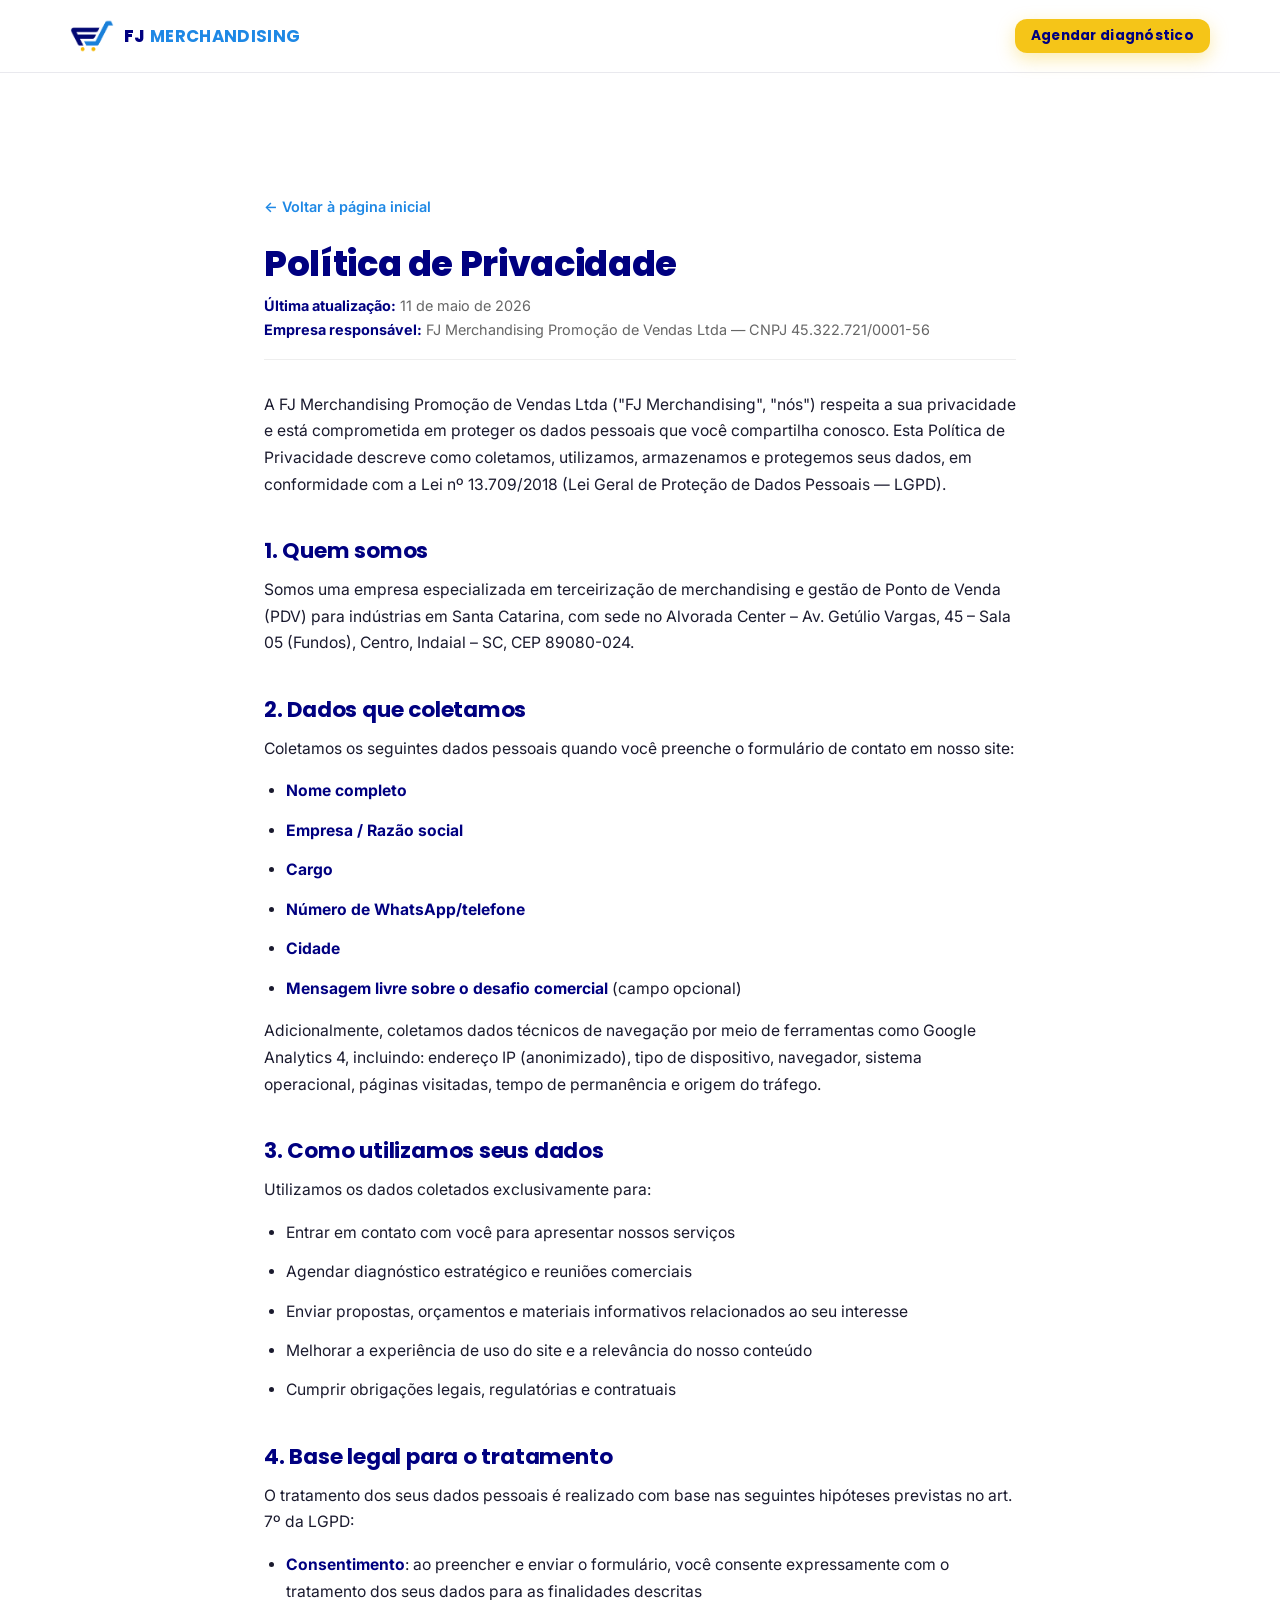
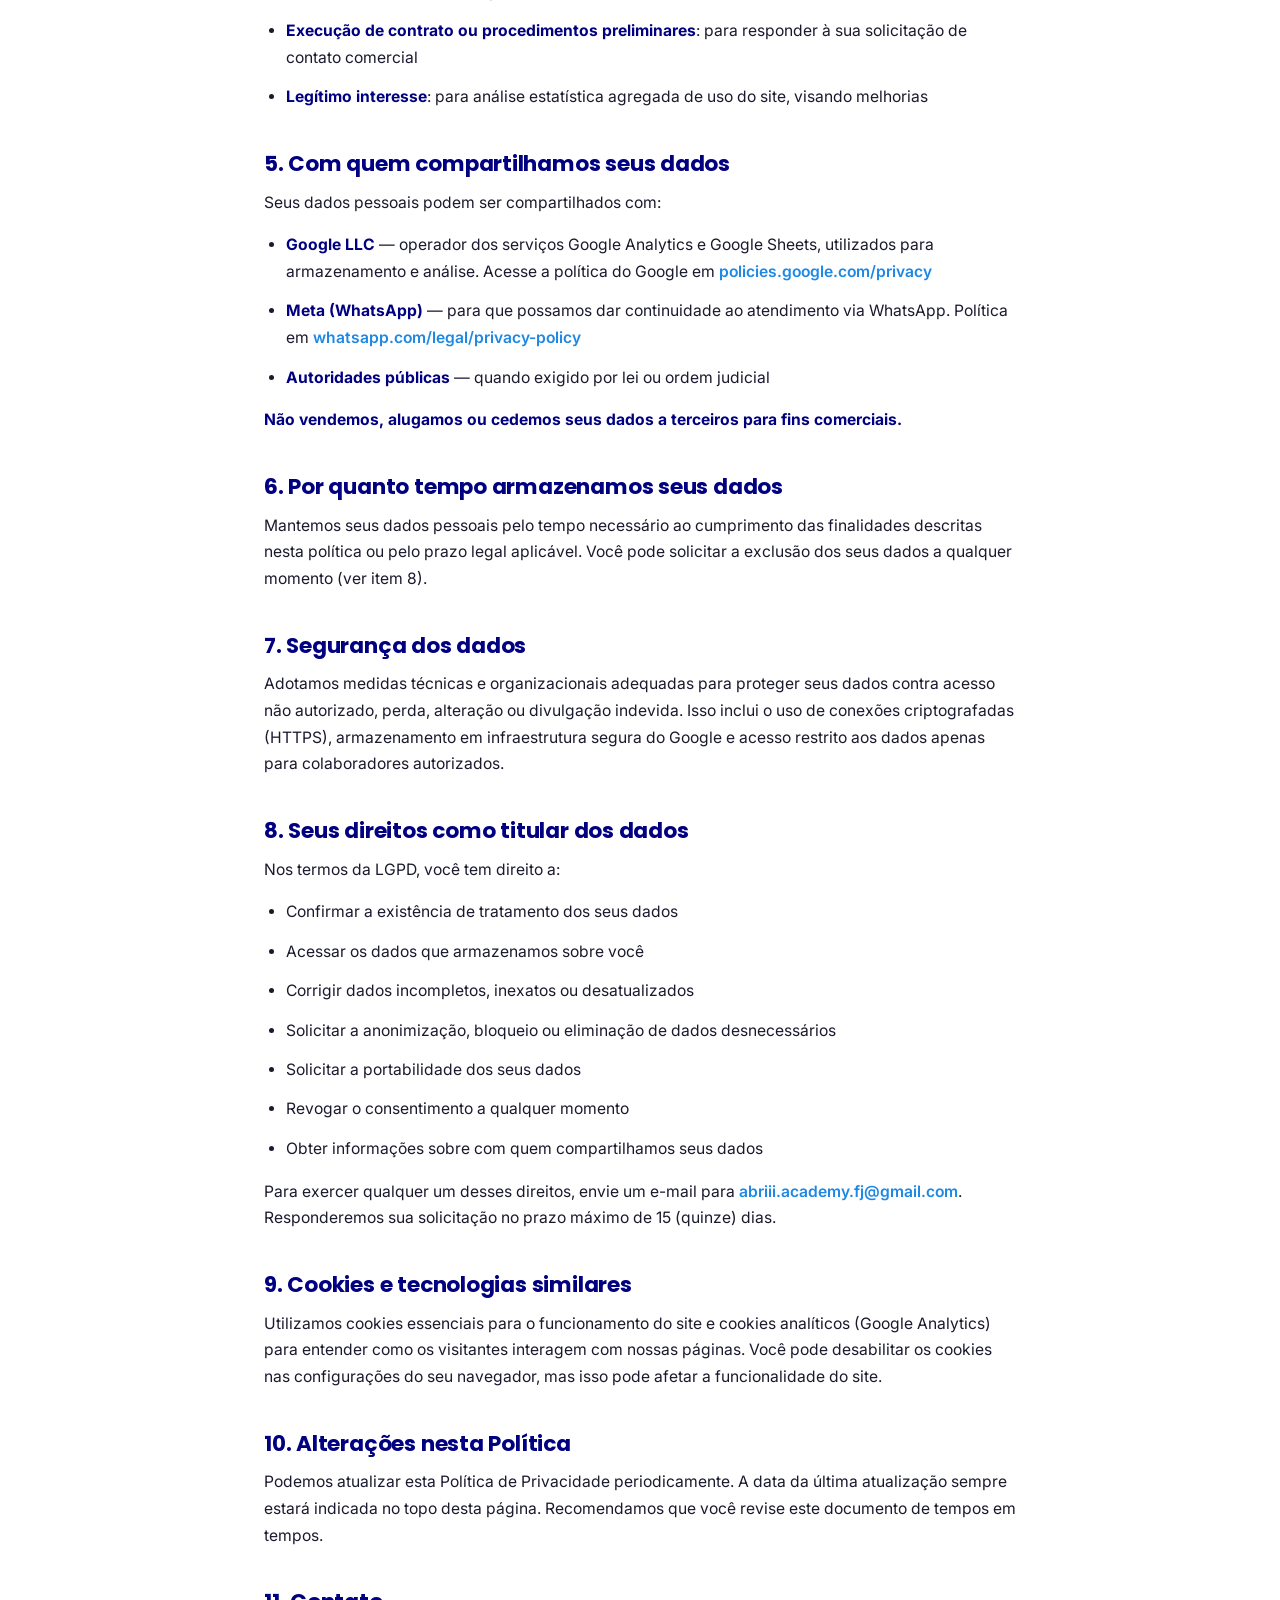
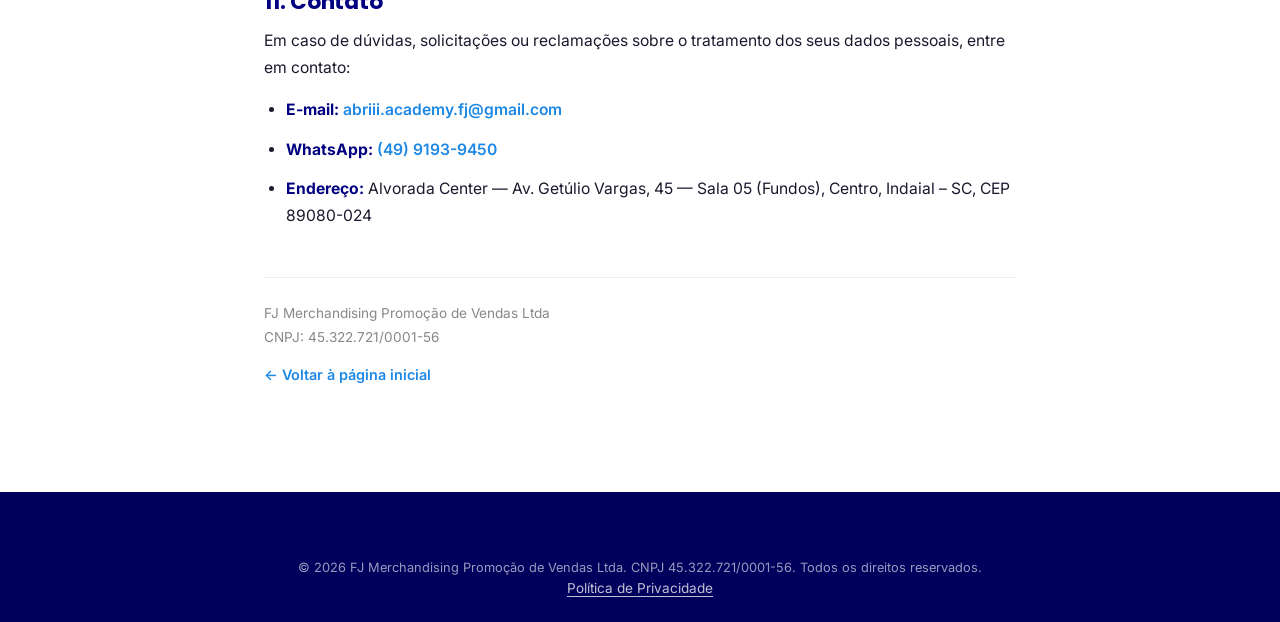
==== commit 260b39f2: "Add files via upload" ====
--- a/privacidade.html
+++ b/privacidade.html
@@ -108,8 +108,8 @@
     <h2>1. Quem somos</h2>
     <p>
       Somos uma empresa especializada em terceirização de merchandising e gestão de Ponto de
-      Venda (PDV) para indústrias em Santa Catarina, com sede na Rua Silvio Scooz, 736,
-      Rodeio – SC, CEP 89136-000.
+      Venda (PDV) para indústrias em Santa Catarina, com sede no Alvorada Center –
+      Av. Getúlio Vargas, 45 – Sala 05 (Fundos), Centro, Indaial – SC, CEP 89080-024.
     </p>
 
     <h2>2. Dados que coletamos</h2>
@@ -216,7 +216,7 @@
     <ul>
       <li><strong>E-mail:</strong> <a href="mailto:abriii.academy.fj@gmail.com">abriii.academy.fj@gmail.com</a></li>
       <li><strong>WhatsApp:</strong> <a href="https://wa.me/554991939450" target="_blank" rel="noopener">(49) 9193-9450</a></li>
-      <li><strong>Endereço:</strong> Rua Silvio Scooz, 736 — Rodeio – SC, CEP 89136-000</li>
+      <li><strong>Endereço:</strong> Alvorada Center — Av. Getúlio Vargas, 45 — Sala 05 (Fundos), Centro, Indaial – SC, CEP 89080-024</li>
     </ul>
 
     <p style="margin-top: 3rem; padding-top: 1.5rem; border-top: 1px solid #eee; font-size: 0.85rem; color: #888;">
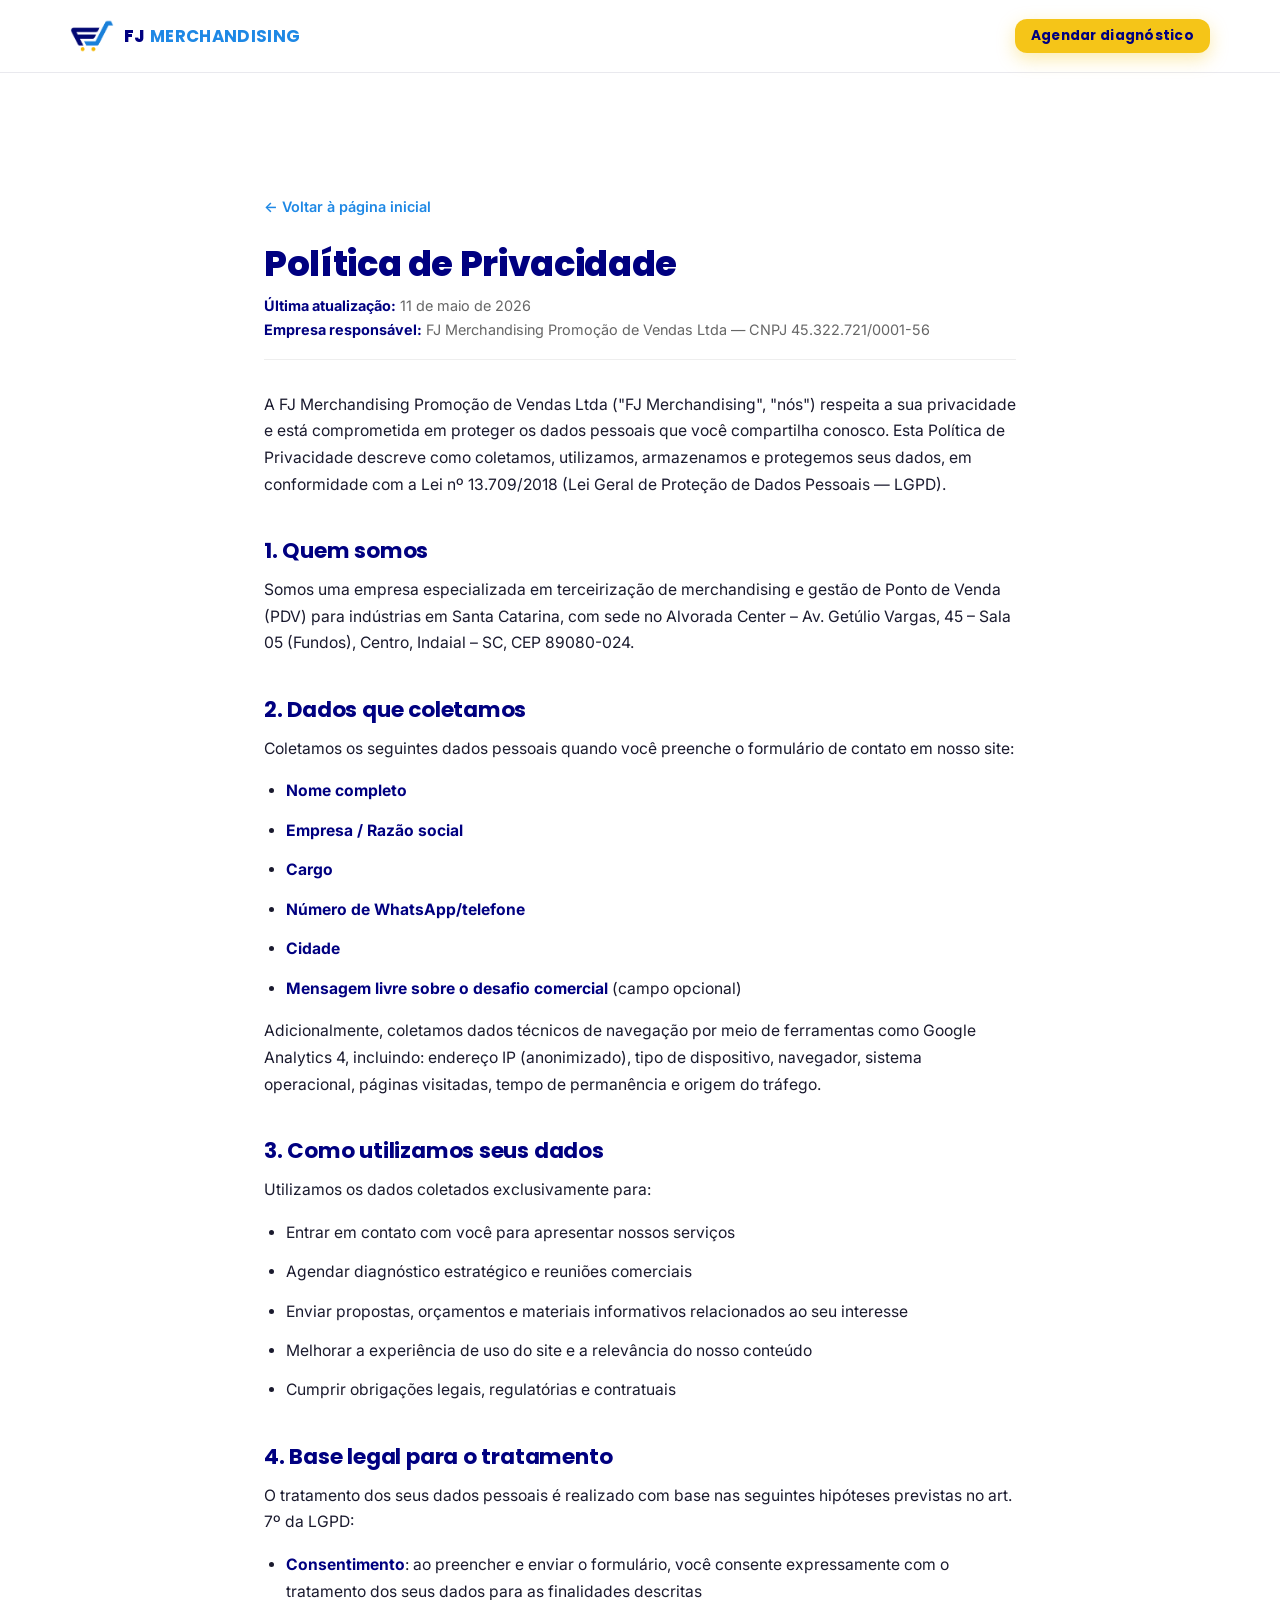
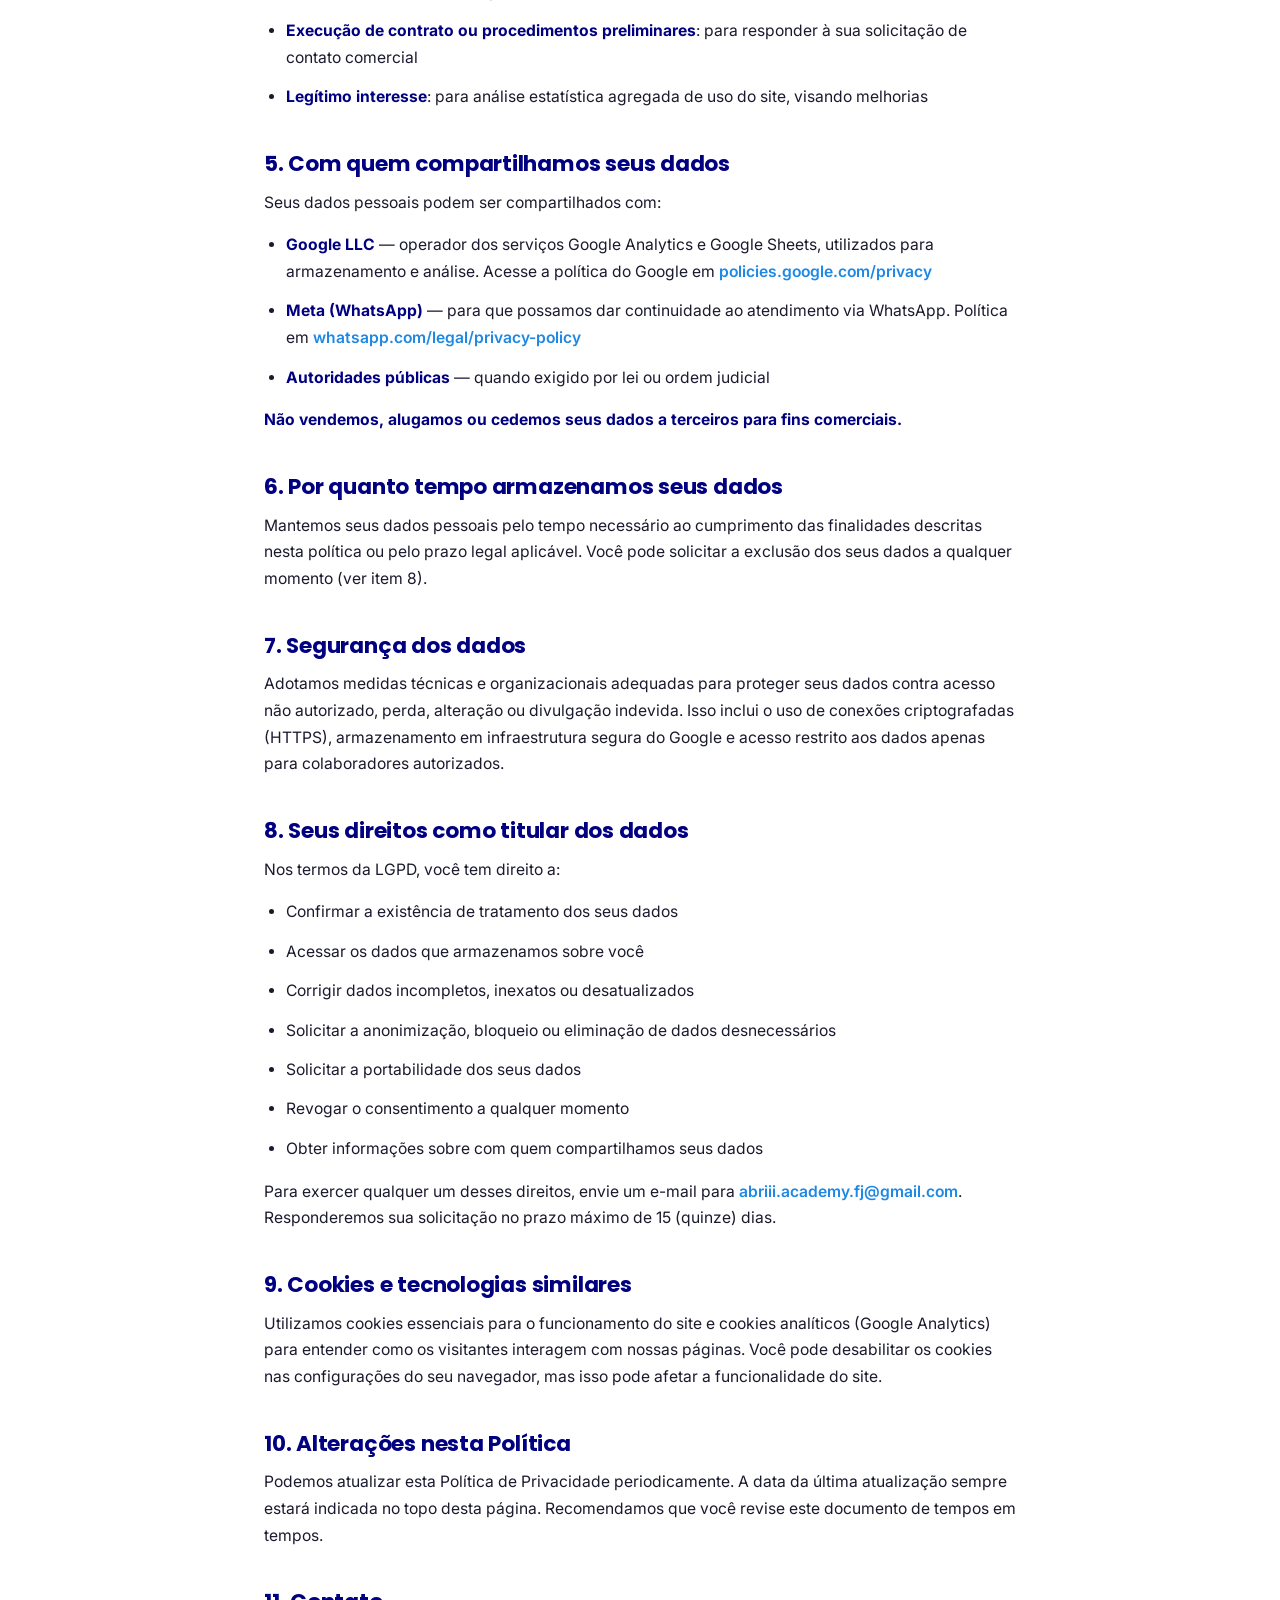
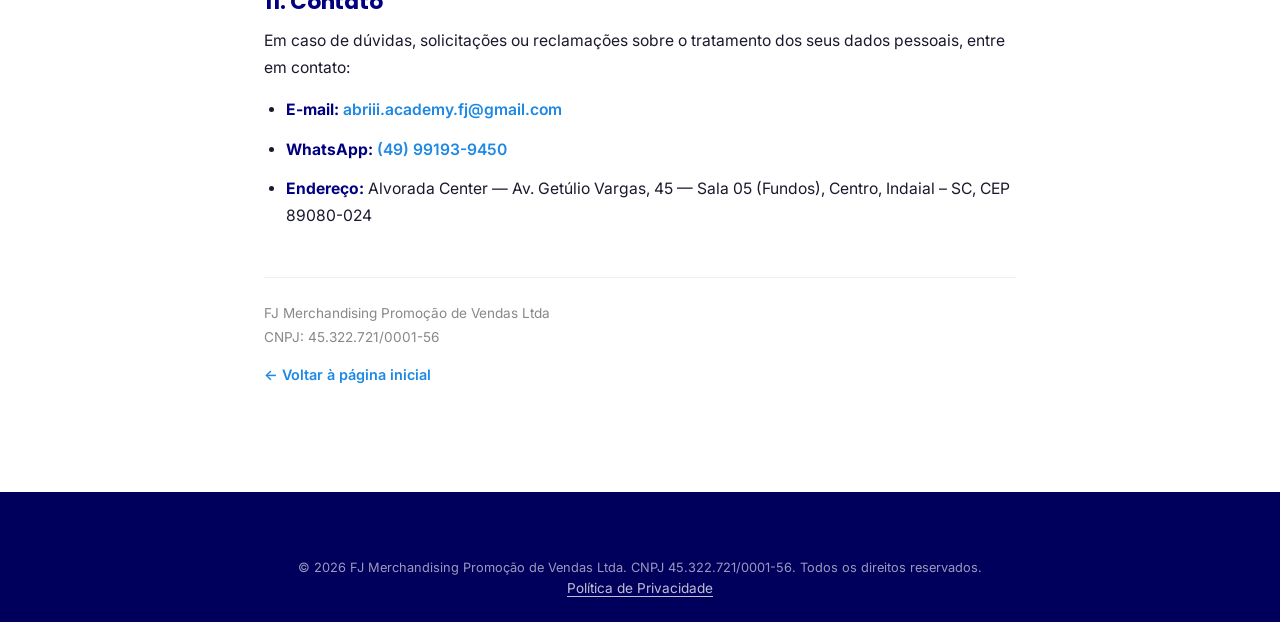
==== commit b99acacc: "Tracking de conversao WhatsApp + UTMs + numero padronizado - Conversao Google Ads 'Clique WhatsApp L" ====
--- a/privacidade.html
+++ b/privacidade.html
@@ -215,7 +215,7 @@
     </p>
     <ul>
       <li><strong>E-mail:</strong> <a href="mailto:abriii.academy.fj@gmail.com">abriii.academy.fj@gmail.com</a></li>
-      <li><strong>WhatsApp:</strong> <a href="https://wa.me/554991939450" target="_blank" rel="noopener">(49) 9193-9450</a></li>
+      <li><strong>WhatsApp:</strong> <a href="https://wa.me/5549991939450" target="_blank" rel="noopener">(49) 99193-9450</a></li>
       <li><strong>Endereço:</strong> Alvorada Center — Av. Getúlio Vargas, 45 — Sala 05 (Fundos), Centro, Indaial – SC, CEP 89080-024</li>
     </ul>
 
--- a/css/style.css
+++ b/css/style.css
@@ -948,3 +948,382 @@
   text-underline-offset: 3px;
 }
 .footer-links a:hover { color: #fff; }
+
+/* ===========================================================
+   CTA DUPLO NO FORMULÁRIO
+   Botão amarelo (formulário) + botão verde WhatsApp (atalho)
+   Aparece só pra indústrias.
+   =========================================================== */
+.form-cta-row {
+  display: flex;
+  flex-direction: column;
+  gap: 14px;
+  margin-top: 8px;
+}
+
+/* Divisor "ou" entre os dois CTAs */
+.cta-divider {
+  position: relative;
+  text-align: center;
+  font-family: var(--font-poppins, 'Poppins', sans-serif);
+  font-size: 0.78rem;
+  font-weight: 600;
+  letter-spacing: 1px;
+  text-transform: uppercase;
+  color: #8a8a99;
+  margin: 4px 0;
+}
+.cta-divider::before,
+.cta-divider::after {
+  content: "";
+  position: absolute;
+  top: 50%;
+  width: calc(50% - 28px);
+  height: 1px;
+  background: #d8dae3;
+}
+.cta-divider::before { left: 0; }
+.cta-divider::after  { right: 0; }
+.cta-divider span {
+  background: #fff;
+  padding: 0 6px;
+}
+
+/* Botão verde do WhatsApp dentro do form (estilo .btn) */
+.btn-whatsapp {
+  background: #25d366;
+  color: #fff;
+  display: inline-flex;
+  align-items: center;
+  justify-content: center;
+  gap: 10px;
+  border: none;
+  font-family: var(--font-poppins, 'Poppins', sans-serif);
+  font-weight: 700;
+  letter-spacing: 0.4px;
+  text-decoration: none;
+  transition: background 0.22s ease, transform 0.22s ease, box-shadow 0.22s ease;
+  box-shadow: 0 6px 20px -6px rgba(37, 211, 102, 0.55);
+}
+.btn-whatsapp:hover,
+.btn-whatsapp:focus-visible {
+  background: #1ebe57;
+  transform: translateY(-1px);
+  box-shadow: 0 10px 28px -6px rgba(37, 211, 102, 0.7);
+}
+.btn-whatsapp .wa-icon-inline {
+  width: 22px;
+  height: 22px;
+  flex-shrink: 0;
+}
+
+/* Texto abaixo do botão de WhatsApp */
+.cta-note {
+  text-align: center;
+  font-size: 0.82rem;
+  color: #6b6b78;
+  margin-top: -4px;
+  margin-bottom: 4px;
+  line-height: 1.4;
+}
+
+/* ===========================================================
+   SEÇÃO FUNDADOR (FÁBIO)
+   Credibilidade do fundador — foto + texto + citação
+   =========================================================== */
+.founder {
+  padding: 80px 0;
+  background: linear-gradient(180deg, #f8f9fc 0%, #fff 100%);
+}
+
+.founder-grid {
+  display: grid;
+  grid-template-columns: 1fr;
+  gap: 40px;
+  align-items: center;
+}
+
+/* Foto do Fábio com badge sobreposto */
+.founder-photo {
+  position: relative;
+  width: 100%;
+  max-width: 340px;
+  margin: 0 auto;
+  aspect-ratio: 4 / 5;
+  border-radius: 18px;
+  overflow: hidden;
+  box-shadow: 0 20px 50px -12px rgba(0, 0, 128, 0.25);
+}
+.founder-photo img {
+  width: 100%;
+  height: 100%;
+  object-fit: cover;
+  display: block;
+}
+.founder-photo-badge {
+  position: absolute;
+  bottom: 14px;
+  left: 14px;
+  background: #F5C518;
+  color: #000080;
+  padding: 8px 14px;
+  border-radius: 999px;
+  font-family: var(--font-poppins, 'Poppins', sans-serif);
+  font-weight: 700;
+  font-size: 0.78rem;
+  letter-spacing: 0.4px;
+  box-shadow: 0 6px 16px -4px rgba(0, 0, 0, 0.18);
+}
+
+.founder-text .tag-light {
+  background: rgba(30, 136, 229, 0.1);
+  color: #1E88E5;
+  border: none;
+}
+.founder-text h2 {
+  color: #000080;
+  margin-top: 14px;
+  margin-bottom: 16px;
+  font-size: 1.8rem;
+  line-height: 1.2;
+}
+.founder-intro {
+  font-size: 1.02rem;
+  color: #3a3a4a;
+  line-height: 1.65;
+  margin-bottom: 22px;
+}
+
+/* Citação do Fábio */
+.founder-quote {
+  position: relative;
+  padding: 18px 18px 18px 56px;
+  background: #fff;
+  border-left: 4px solid #F5C518;
+  border-radius: 8px;
+  box-shadow: 0 4px 18px -8px rgba(0, 0, 128, 0.12);
+  margin: 0 0 22px;
+}
+.founder-quote .quote-icon {
+  position: absolute;
+  top: 18px;
+  left: 18px;
+  width: 26px;
+  height: 26px;
+  color: #F5C518;
+  opacity: 0.85;
+}
+.founder-quote p {
+  font-family: var(--font-poppins, 'Poppins', sans-serif);
+  font-style: italic;
+  font-size: 0.98rem;
+  color: #2a2a3a;
+  margin: 0 0 8px;
+  line-height: 1.55;
+}
+.founder-quote cite {
+  font-family: var(--font-poppins, 'Poppins', sans-serif);
+  font-style: normal;
+  font-weight: 700;
+  color: #000080;
+  font-size: 0.88rem;
+}
+
+/* Credenciais (checklist) */
+.founder-credentials {
+  list-style: none;
+  padding: 0;
+  margin: 0;
+}
+.founder-credentials li {
+  display: flex;
+  align-items: flex-start;
+  gap: 10px;
+  padding: 8px 0;
+  font-size: 0.95rem;
+  color: #2a2a3a;
+}
+.founder-credentials .ico {
+  width: 20px;
+  height: 20px;
+  flex-shrink: 0;
+  color: #1E88E5;
+  margin-top: 2px;
+}
+
+/* Desktop: layout em 2 colunas */
+@media (min-width: 768px) {
+  .founder { padding: 100px 0; }
+  .founder-grid {
+    grid-template-columns: 360px 1fr;
+    gap: 60px;
+    align-items: center;
+  }
+  .founder-photo { margin: 0; max-width: 360px; }
+  .founder-text h2 { font-size: 2.2rem; }
+  .founder-intro { font-size: 1.08rem; }
+}
+
+/* ===========================================================
+   HERO — MINI-CARD DO FUNDADOR (coluna esquerda)
+   Foto pequena do Fábio + nome + credibilidade rápida
+   =========================================================== */
+.hero-founder-card {
+  display: flex;
+  align-items: center;
+  gap: 14px;
+  margin-top: 26px;
+  padding: 14px 16px;
+  background: rgba(255, 255, 255, 0.08);
+  border: 1px solid rgba(255, 255, 255, 0.15);
+  border-radius: 14px;
+  backdrop-filter: blur(8px);
+  -webkit-backdrop-filter: blur(8px);
+}
+.hero-founder-photo {
+  width: 64px;
+  height: 64px;
+  border-radius: 50%;
+  object-fit: cover;
+  object-position: center top;
+  flex-shrink: 0;
+  border: 2px solid #F5C518;
+  box-shadow: 0 4px 14px rgba(0, 0, 0, 0.3);
+}
+.hero-founder-info {
+  flex: 1;
+  min-width: 0;
+}
+.hero-founder-line {
+  display: flex;
+  flex-wrap: wrap;
+  align-items: baseline;
+  gap: 6px;
+  margin-bottom: 4px;
+}
+.hero-founder-name {
+  font-family: var(--font-poppins, 'Poppins', sans-serif);
+  font-weight: 700;
+  font-size: 1.02rem;
+  color: #fff;
+}
+.hero-founder-role {
+  font-size: 0.78rem;
+  color: rgba(255, 255, 255, 0.75);
+  font-weight: 500;
+}
+.hero-founder-quote {
+  font-size: 0.85rem;
+  color: rgba(255, 255, 255, 0.92);
+  font-style: italic;
+  margin: 0;
+  line-height: 1.4;
+}
+
+/* Desktop: card maior */
+@media (min-width: 768px) {
+  .hero-founder-card {
+    padding: 18px 20px;
+    gap: 18px;
+  }
+  .hero-founder-photo {
+    width: 76px;
+    height: 76px;
+  }
+  .hero-founder-name { font-size: 1.1rem; }
+  .hero-founder-role { font-size: 0.82rem; }
+  .hero-founder-quote { font-size: 0.92rem; }
+}
+
+/* ===========================================================
+   HERO — CTA DIRETO PELO WHATSAPP (topo do card form)
+   Visível desde que a pessoa carrega a página
+   =========================================================== */
+.hero-cta-direct {
+  text-align: center;
+  margin-bottom: 4px;
+}
+
+/* Badge "EXCLUSIVO PARA INDÚSTRIAS E MARCAS" */
+.industry-badge {
+  display: inline-flex;
+  align-items: center;
+  gap: 6px;
+  background: linear-gradient(135deg, #F5C518 0%, #FFD54F 100%);
+  color: #000080;
+  padding: 6px 14px;
+  border-radius: 999px;
+  font-family: var(--font-poppins, 'Poppins', sans-serif);
+  font-weight: 800;
+  font-size: 0.72rem;
+  letter-spacing: 0.5px;
+  text-transform: uppercase;
+  margin-bottom: 14px;
+  box-shadow: 0 4px 14px -4px rgba(245, 197, 24, 0.5);
+}
+.industry-badge svg {
+  width: 14px;
+  height: 14px;
+  flex-shrink: 0;
+  color: #000080;
+}
+
+/* Reaproveita estilos do form-title/sub mas força layout centralizado dentro do CTA direto */
+.hero-cta-direct .form-title {
+  margin-top: 0;
+  margin-bottom: 8px;
+  font-size: 1.45rem;
+  line-height: 1.2;
+  color: #000080;
+}
+.hero-cta-direct .form-sub {
+  margin-bottom: 18px;
+  font-size: 0.93rem;
+  color: #4a4a5a;
+  line-height: 1.5;
+}
+
+/* Botão WA grande (versão hero) */
+.btn-lg {
+  padding: 16px 18px;
+  font-size: 1.02rem;
+  letter-spacing: 0.6px;
+}
+.hero-direct-btn {
+  font-size: 1.05rem;
+  padding: 18px 18px;
+  /* leve animação de "respira" pra chamar atenção */
+  animation: hero-wa-pulse 2.8s ease-out infinite;
+}
+@keyframes hero-wa-pulse {
+  0%   { box-shadow: 0 6px 20px -6px rgba(37, 211, 102, 0.55), 0 0 0 0 rgba(37, 211, 102, 0.5); }
+  70%  { box-shadow: 0 6px 20px -6px rgba(37, 211, 102, 0.55), 0 0 0 12px rgba(37, 211, 102, 0); }
+  100% { box-shadow: 0 6px 20px -6px rgba(37, 211, 102, 0.55), 0 0 0 0 rgba(37, 211, 102, 0); }
+}
+@media (prefers-reduced-motion: reduce) {
+  .hero-direct-btn { animation: none; }
+}
+
+/* Linha de "confiança" abaixo do botão WA */
+.trust-line {
+  display: inline-flex;
+  align-items: center;
+  gap: 6px;
+  margin-top: 14px;
+  font-size: 0.82rem;
+  color: #4a4a5a;
+  font-weight: 500;
+}
+.trust-line svg {
+  width: 16px;
+  height: 16px;
+  color: #1E88E5;
+}
+
+/* Divisor "ou agende pelo formulário" */
+.divider-form {
+  margin: 22px 0 18px;
+}
+.divider-form span {
+  font-size: 0.75rem;
+}
